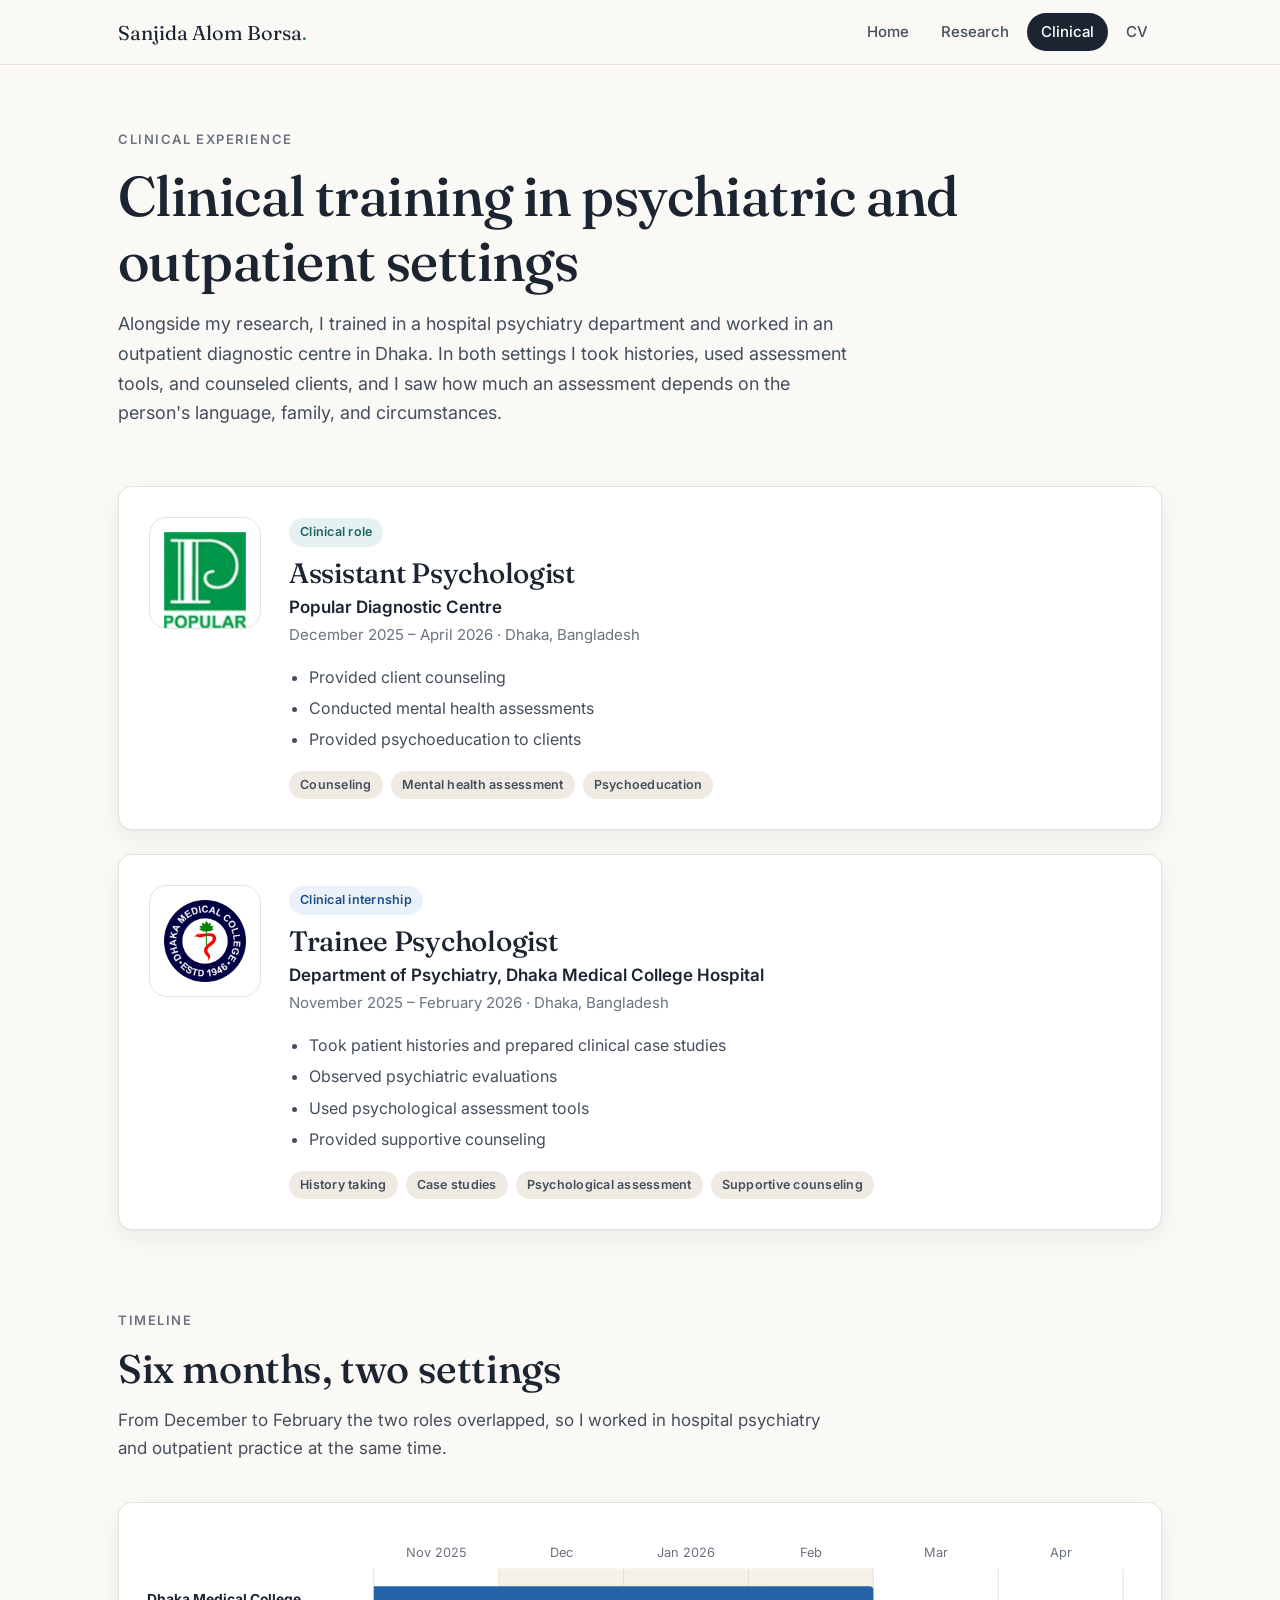
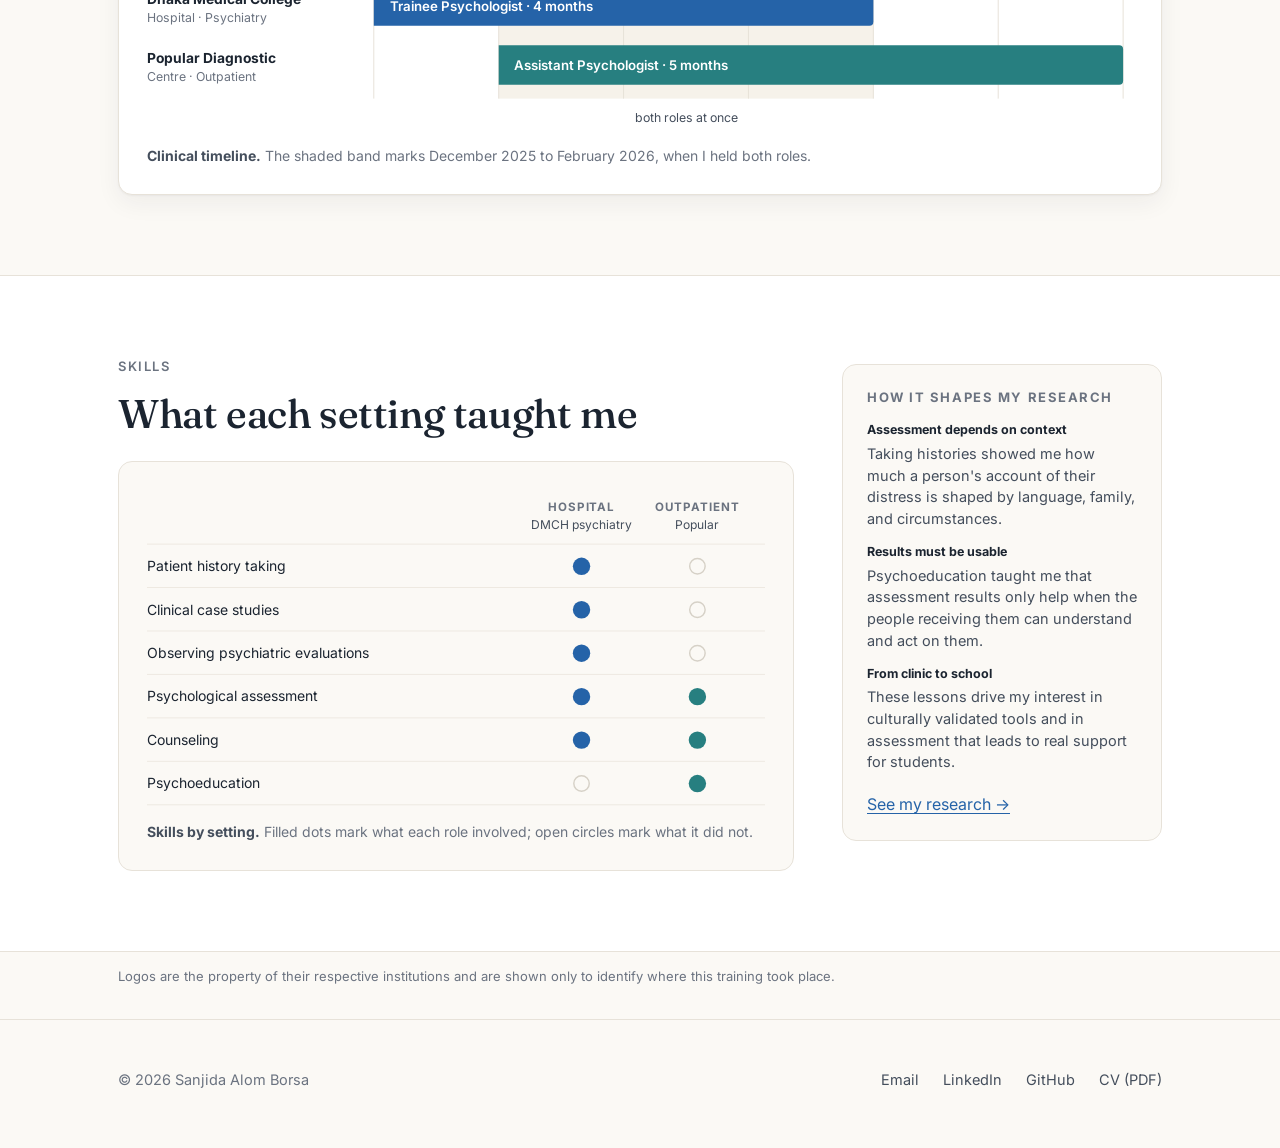
==== clinical.html @ 37a0be8f "Add clinical experience page and institution logos Co-Authored-By: Claude Opus 5.5 <noreply@anthropi" ====
<!DOCTYPE html>
<html lang="en">
<head>
  <meta charset="utf-8">
  <meta name="viewport" content="width=device-width, initial-scale=1">
  <title>Clinical Experience — Sanjida Alom Borsa</title>
  <meta name="description" content="Clinical experience of Sanjida Alom Borsa: trainee psychologist at the Department of Psychiatry, Dhaka Medical College Hospital, and assistant psychologist at Popular Diagnostic Centre.">
  <meta property="og:title" content="Clinical Experience — Sanjida Alom Borsa">
  <meta property="og:type" content="website">
  <meta property="og:url" content="https://sanjidab74-cloud.github.io/clinical.html">
  <link rel="icon" href="data:image/svg+xml,%3Csvg xmlns='http://www.w3.org/2000/svg' viewBox='0 0 64 64'%3E%3Ccircle cx='32' cy='32' r='32' fill='%231b2430'/%3E%3Ctext x='32' y='43' font-family='Georgia' font-size='32' fill='%23fff' text-anchor='middle'%3ES%3C/text%3E%3C/svg%3E">
  <link rel="preconnect" href="https://fonts.googleapis.com">
  <link rel="preconnect" href="https://fonts.gstatic.com" crossorigin>
  <link href="https://fonts.googleapis.com/css2?family=Fraunces:ital,opsz,wght@0,9..144,400;0,9..144,500;1,9..144,400&family=Inter:wght@400;500;600;700&display=swap" rel="stylesheet">
  <link rel="stylesheet" href="style.css">
</head>
<body>

<header class="site-header">
  <div class="wrap">
    <a class="brand" href="index.html">Sanjida <span class="full">Alom </span>Borsa<span class="tick">.</span></a>
    <nav class="nav" aria-label="Main">
      <a href="index.html">Home</a>
      <a href="research.html">Research</a>
      <a href="clinical.html" aria-current="page">Clinical</a>
      <a href="cv.html">CV</a>
    </nav>
  </div>
</header>

<main>
  <section class="page-head">
    <div class="wrap">
      <div class="eyebrow">Clinical experience</div>
      <h1>Clinical training in psychiatric and outpatient settings</h1>
      <p>Alongside my research, I trained in a hospital psychiatry department and worked in an outpatient diagnostic centre in Dhaka. In both settings I took histories, used assessment tools, and counseled clients, and I saw how much an assessment depends on the person's language, family, and circumstances.</p>
    </div>
  </section>

  <div class="wrap">
    <div class="roles">
      <article class="role">
        <div class="role-logo"><img src="images/logos/popular-diagnostic.png" alt="Popular Diagnostic Centre logo" width="178" height="208"></div>
        <div>
          <span class="chip teal">Clinical role</span>
          <h2>Assistant Psychologist</h2>
          <p class="org">Popular Diagnostic Centre</p>
          <p class="meta">December 2025 &ndash; April 2026 &middot; Dhaka, Bangladesh</p>
          <ul>
            <li>Provided client counseling</li>
            <li>Conducted mental health assessments</li>
            <li>Provided psychoeducation to clients</li>
          </ul>
          <div class="tags">
            <span class="chip">Counseling</span><span class="chip">Mental health assessment</span><span class="chip">Psychoeducation</span>
          </div>
        </div>
      </article>

      <article class="role">
        <div class="role-logo"><img src="images/logos/dhaka-medical-college.png" alt="Dhaka Medical College logo" width="240" height="240"></div>
        <div>
          <span class="chip blue">Clinical internship</span>
          <h2>Trainee Psychologist</h2>
          <p class="org">Department of Psychiatry, Dhaka Medical College Hospital</p>
          <p class="meta">November 2025 &ndash; February 2026 &middot; Dhaka, Bangladesh</p>
          <ul>
            <li>Took patient histories and prepared clinical case studies</li>
            <li>Observed psychiatric evaluations</li>
            <li>Used psychological assessment tools</li>
            <li>Provided supportive counseling</li>
          </ul>
          <div class="tags">
            <span class="chip">History taking</span><span class="chip">Case studies</span><span class="chip">Psychological assessment</span><span class="chip">Supportive counseling</span>
          </div>
        </div>
      </article>
    </div>
  </div>

  <section class="section">
    <div class="wrap">
      <div class="section-head">
        <div class="eyebrow">Timeline</div>
        <h2>Six months, two settings</h2>
        <p>From December to February the two roles overlapped, so I worked in hospital psychiatry and outpatient practice at the same time.</p>
      </div>
      <figure class="diagram">
        <div class="scroll">
        <svg viewBox="0 0 1000 205" role="img" aria-label="Timeline: Trainee Psychologist at Dhaka Medical College Hospital from November 2025 to February 2026, and Assistant Psychologist at Popular Diagnostic Centre from December 2025 to April 2026; the roles overlapped from December to February.">
          <rect x="356.7" y="38" width="380" height="132" fill="#f6f2ea"/>
          <g stroke="#e7e2d9">
            <line x1="230" y1="38" x2="230" y2="170"/><line x1="356.7" y1="38" x2="356.7" y2="170"/><line x1="483.3" y1="38" x2="483.3" y2="170"/>
            <line x1="610" y1="38" x2="610" y2="170"/><line x1="736.7" y1="38" x2="736.7" y2="170"/><line x1="863.3" y1="38" x2="863.3" y2="170"/><line x1="990" y1="38" x2="990" y2="170"/>
          </g>
          <g font-size="13" fill="#6b7380" text-anchor="middle">
            <text x="293.3" y="26">Nov 2025</text><text x="420" y="26">Dec</text><text x="546.7" y="26">Jan 2026</text>
            <text x="673.3" y="26">Feb</text><text x="800" y="26">Mar</text><text x="926.7" y="26">Apr</text>
          </g>

          <text x="0" y="74" font-size="14" font-weight="700" fill="#1b2430">Dhaka Medical College</text>
          <text x="0" y="92" font-size="12.5" fill="#6b7380">Hospital &#183; Psychiatry</text>
          <path d="M230 56 h502.7 a4 4 0 0 1 4 4 v32 a4 4 0 0 1 -4 4 h-502.7 z" fill="#2563a8"/>
          <text x="246" y="81" font-size="13.5" font-weight="600" fill="#fff">Trainee Psychologist &#183; 4 months</text>

          <text x="0" y="134" font-size="14" font-weight="700" fill="#1b2430">Popular Diagnostic</text>
          <text x="0" y="152" font-size="12.5" fill="#6b7380">Centre &#183; Outpatient</text>
          <path d="M356.7 116 h629.3 a4 4 0 0 1 4 4 v32 a4 4 0 0 1 -4 4 h-629.3 z" fill="#277f80"/>
          <text x="372.7" y="141" font-size="13.5" font-weight="600" fill="#fff">Assistant Psychologist &#183; 5 months</text>

          <text x="546.7" y="194" font-size="12.5" fill="#444e5c" text-anchor="middle">both roles at once</text>
        </svg>
        </div>
        <figcaption><b>Clinical timeline.</b> The shaded band marks December 2025 to February 2026, when I held both roles.</figcaption>
      </figure>
    </div>
  </section>

  <section class="section alt">
    <div class="wrap">
      <div class="study-grid">
        <div>
          <div class="section-head" style="margin-bottom:24px">
            <div class="eyebrow">Skills</div>
            <h2>What each setting taught me</h2>
          </div>
          <figure class="diagram">
            <svg viewBox="0 0 640 330" role="img" aria-label="Skills by setting. Dhaka Medical College Hospital: patient histories, case studies, observing psychiatric evaluations, psychological assessment, and counseling. Popular Diagnostic Centre: psychological assessment, counseling, and psychoeducation.">
              <g font-size="12" font-weight="700" fill="#6b7380" letter-spacing="1" text-anchor="middle">
                <text x="450" y="22">HOSPITAL</text><text x="570" y="22">OUTPATIENT</text>
              </g>
              <g font-size="12.5" fill="#444e5c" text-anchor="middle">
                <text x="450" y="40">DMCH psychiatry</text><text x="570" y="40">Popular</text>
              </g>
              <g stroke="#eee9e1">
                <line x1="0" y1="56" x2="640" y2="56"/><line x1="0" y1="101" x2="640" y2="101"/><line x1="0" y1="146" x2="640" y2="146"/>
                <line x1="0" y1="191" x2="640" y2="191"/><line x1="0" y1="236" x2="640" y2="236"/><line x1="0" y1="281" x2="640" y2="281"/><line x1="0" y1="326" x2="640" y2="326"/>
              </g>
              <g font-size="14.5" fill="#1b2430">
                <text x="0" y="84">Patient history taking</text>
                <text x="0" y="129">Clinical case studies</text>
                <text x="0" y="174">Observing psychiatric evaluations</text>
                <text x="0" y="219">Psychological assessment</text>
                <text x="0" y="264">Counseling</text>
                <text x="0" y="309">Psychoeducation</text>
              </g>
              <g fill="#2563a8">
                <circle cx="450" cy="79" r="9"/><circle cx="450" cy="124" r="9"/><circle cx="450" cy="169" r="9"/>
                <circle cx="450" cy="214" r="9"/><circle cx="450" cy="259" r="9"/>
              </g>
              <circle cx="450" cy="304" r="8" fill="none" stroke="#d6d1c7" stroke-width="1.5"/>
              <g fill="none" stroke="#d6d1c7" stroke-width="1.5">
                <circle cx="570" cy="79" r="8"/><circle cx="570" cy="124" r="8"/><circle cx="570" cy="169" r="8"/>
              </g>
              <g fill="#277f80">
                <circle cx="570" cy="214" r="9"/><circle cx="570" cy="259" r="9"/><circle cx="570" cy="304" r="9"/>
              </g>
            </svg>
            <figcaption><b>Skills by setting.</b> Filled dots mark what each role involved; open circles mark what it did not.</figcaption>
          </figure>
        </div>

        <aside class="glance" style="margin-top:8px">
          <h4>How it shapes my research</h4>
          <dl>
            <div><dt>Assessment depends on context</dt><dd>Taking histories showed me how much a person's account of their distress is shaped by language, family, and circumstances.</dd></div>
            <div><dt>Results must be usable</dt><dd>Psychoeducation taught me that assessment results only help when the people receiving them can understand and act on them.</dd></div>
            <div><dt>From clinic to school</dt><dd>These lessons drive my interest in culturally validated tools and in assessment that leads to real support for students.</dd></div>
          </dl>
          <p style="margin:18px 0 0"><a href="research.html">See my research &rarr;</a></p>
        </aside>
      </div>
    </div>
  </section>

  <div class="wrap">
    <p class="fine">Logos are the property of their respective institutions and are shown only to identify where this training took place.</p>
  </div>
</main>

<footer class="site-footer" style="margin-top:32px">
  <div class="wrap">
    <span>&copy; 2026 Sanjida Alom Borsa</span>
    <span>
      <a href="mailto:sanjidab74@gmail.com">Email</a>
      <a href="https://bd.linkedin.com/in/sanjida-alom-ba01aa2b1">LinkedIn</a>
      <a href="https://github.com/sanjidab74-cloud">GitHub</a>
      <a href="data/Sanjida_Alom_Borsa_CV.pdf">CV (PDF)</a>
    </span>
  </div>
</footer>

</body>
</html>
---- style.css ----
/* Sanjida Alom Borsa — site styles */

:root {
  --paper: #fbf9f5;
  --surface: #ffffff;
  --ink: #1b2430;
  --ink-2: #444e5c;
  --muted: #6b7380;
  --line: #e7e2d9;
  --accent: #2563a8;
  --accent-ink: #1c4f87;

  /* project identity colors (match the paper figures) */
  --blue: #2563a8;
  --teal: #277f80;
  --ochre: #b8742a;
  --tint-blue: #eaf1f9;
  --tint-teal: #e6f2f1;
  --tint-ochre: #f8efe3;

  --serif: "Fraunces", Georgia, "Times New Roman", serif;
  --sans: "Inter", system-ui, -apple-system, "Segoe UI", Roboto, sans-serif;
  --radius: 14px;
  --shadow: 0 1px 2px rgba(27, 36, 48, .04), 0 8px 24px rgba(27, 36, 48, .06);
}

*, *::before, *::after { box-sizing: border-box; }

html { scroll-behavior: smooth; -webkit-text-size-adjust: 100%; }

body {
  margin: 0;
  background: var(--paper);
  color: var(--ink);
  font: 16px/1.65 var(--sans);
  -webkit-font-smoothing: antialiased;
}

img, svg { max-width: 100%; height: auto; display: block; }

a { color: var(--accent); text-decoration-thickness: 1px; text-underline-offset: 3px; }
a:hover { color: var(--accent-ink); }

h1, h2, h3 { font-family: var(--serif); font-weight: 500; line-height: 1.15; margin: 0; letter-spacing: -.01em; }

p { margin: 0 0 1em; }

.wrap { width: 100%; max-width: 1100px; margin: 0 auto; padding: 0 28px; }

/* ---------- header ---------- */
.site-header {
  position: sticky; top: 0; z-index: 10;
  background: rgba(251, 249, 245, .88);
  backdrop-filter: saturate(1.4) blur(10px);
  border-bottom: 1px solid var(--line);
}
.site-header .wrap { display: flex; align-items: center; justify-content: space-between; height: 64px; gap: 16px; }
.brand { font-family: var(--serif); font-size: 20px; color: var(--ink); text-decoration: none; white-space: nowrap; }
.brand .tick { color: var(--teal); }
.nav { display: flex; gap: 4px; }
.nav a {
  color: var(--ink-2); text-decoration: none; font-size: 15px; font-weight: 500;
  padding: 7px 14px; border-radius: 999px;
}
.nav a:hover { background: #f0ece4; color: var(--ink); }
.nav a[aria-current="page"] { background: var(--ink); color: #fff; }

/* ---------- buttons, chips ---------- */
.btn {
  display: inline-flex; align-items: center; gap: 8px;
  padding: 11px 20px; border-radius: 999px; font-weight: 600; font-size: 15px;
  text-decoration: none; border: 1.5px solid var(--ink); color: var(--ink); background: transparent;
  transition: transform .15s ease, background .15s ease;
}
.btn:hover { transform: translateY(-1px); background: #f0ece4; color: var(--ink); }
.btn.primary { background: var(--ink); color: #fff; }
.btn.primary:hover { background: #2c3a4d; color: #fff; }
.btn-row { display: flex; flex-wrap: wrap; gap: 12px; }

.chip {
  display: inline-block; font-size: 12.5px; font-weight: 600; letter-spacing: .02em;
  padding: 4px 11px; border-radius: 999px; background: #efebe3; color: var(--ink-2);
}
.chip.blue  { background: var(--tint-blue);  color: #1c4f87; }
.chip.teal  { background: var(--tint-teal);  color: #1d6364; }
.chip.ochre { background: var(--tint-ochre); color: #87521a; }

.eyebrow {
  font-size: 13px; font-weight: 600; letter-spacing: .12em; text-transform: uppercase; color: var(--muted);
  margin-bottom: 14px;
}

/* ---------- hero ---------- */
.hero { padding: 72px 0 56px; }
.hero .wrap { display: grid; grid-template-columns: 1.55fr 1fr; gap: 56px; align-items: center; }
.hero h1 { font-size: clamp(40px, 5.4vw, 62px); margin-bottom: 18px; }
.hero .lead {
  font-family: var(--serif); font-size: clamp(20px, 2.2vw, 24px); line-height: 1.45; color: var(--ink-2);
  font-style: italic; font-weight: 400; margin-bottom: 18px;
}
.hero .lead em { font-style: normal; color: var(--ink); background: linear-gradient(transparent 62%, #f6e2c4 62%); }
.hero p { color: var(--ink-2); max-width: 60ch; }
.hero .btn-row { margin-top: 26px; }

.portrait { position: relative; justify-self: center; width: min(340px, 100%); }
.portrait::before {
  content: ""; position: absolute; inset: 18px -18px -18px 18px; border-radius: 50%;
  border: 2px solid var(--teal); opacity: .5;
}
.portrait img { position: relative; width: 100%; aspect-ratio: 1; object-fit: cover; border-radius: 50%; box-shadow: var(--shadow); }

/* ---------- stats ---------- */
.stats { display: grid; grid-template-columns: repeat(4, 1fr); border-top: 1px solid var(--line); border-bottom: 1px solid var(--line); }
.stat { padding: 26px 22px; border-left: 1px solid var(--line); }
.stat:first-child { border-left: 0; padding-left: 0; }
.stat b { display: block; font-family: var(--serif); font-weight: 500; font-size: 40px; line-height: 1; margin-bottom: 8px; }
.stat span { font-size: 14px; color: var(--muted); display: block; line-height: 1.4; }

/* ---------- sections ---------- */
.section { padding: 80px 0; }
.section.alt { background: var(--surface); border-top: 1px solid var(--line); border-bottom: 1px solid var(--line); }
.section-head { max-width: 720px; margin-bottom: 40px; }
.section-head h2 { font-size: clamp(30px, 3.6vw, 40px); margin-bottom: 14px; }
.section-head p { color: var(--ink-2); font-size: 17px; }

figure { margin: 0; }
figcaption { font-size: 14px; color: var(--muted); margin-top: 12px; line-height: 1.5; }
figcaption b { color: var(--ink-2); }

.diagram {
  background: var(--surface); border: 1px solid var(--line); border-radius: var(--radius);
  padding: 28px; box-shadow: var(--shadow);
}
.section.alt .diagram { background: var(--paper); box-shadow: none; }
.diagram svg { width: 100%; color: var(--ink); }
.diagram svg text { font-family: var(--sans); }

/* ---------- project cards (home) ---------- */
.cards { display: grid; grid-template-columns: repeat(3, 1fr); gap: 24px; }
.card {
  display: flex; flex-direction: column; background: var(--surface); border: 1px solid var(--line);
  border-radius: var(--radius); overflow: hidden; text-decoration: none; color: inherit;
  transition: transform .2s ease, box-shadow .2s ease; box-shadow: var(--shadow);
}
.card:hover { transform: translateY(-4px); box-shadow: 0 14px 40px rgba(27, 36, 48, .12); color: inherit; }
.card-media { aspect-ratio: 16 / 10; background: #fff; border-bottom: 1px solid var(--line); display: grid; place-items: center; overflow: hidden; }
.card-media img { width: 100%; height: 100%; object-fit: contain; padding: 14px; }
.card-media.number { background: var(--tint-ochre); flex-direction: column; text-align: center; }
.card-media.number b { font-family: var(--serif); font-weight: 500; font-size: 64px; line-height: 1; color: #87521a; }
.card-media.number span { font-size: 14px; color: var(--ink-2); margin-top: 8px; display: block; }
.card-body { padding: 22px 24px 26px; display: flex; flex-direction: column; gap: 10px; flex: 1; }
.card h3 { font-size: 21px; }
.card p { color: var(--ink-2); font-size: 15px; margin: 0; flex: 1; }
.card .more { font-weight: 600; font-size: 15px; color: var(--accent); }
.card .more::after { content: " \2192"; }

/* ---------- agenda ---------- */
.agenda { display: grid; grid-template-columns: 1fr 1fr; gap: 24px; }
.question {
  padding: 30px; border-radius: var(--radius); background: var(--ink); color: #fff;
}
.question:nth-child(2) { background: var(--teal); }
.question .num { font-family: var(--serif); font-size: 15px; opacity: .7; margin-bottom: 12px; display: block; }
.question h3 { font-size: 24px; line-height: 1.3; font-weight: 400; }
.interests { display: flex; flex-wrap: wrap; gap: 10px; margin-top: 28px; }
.interests .chip { font-size: 14px; padding: 7px 14px; background: var(--surface); border: 1px solid var(--line); }

/* ---------- research page ---------- */
.page-head { padding: 64px 0 40px; }
.page-head h1 { font-size: clamp(40px, 5vw, 56px); margin-bottom: 16px; }
.page-head p { font-size: 18px; color: var(--ink-2); max-width: 68ch; }
.jump { display: flex; flex-wrap: wrap; gap: 10px; margin-top: 26px; }
.jump a {
  display: inline-flex; align-items: center; gap: 10px; text-decoration: none; color: var(--ink);
  border: 1px solid var(--line); background: var(--surface); padding: 9px 16px; border-radius: 999px; font-size: 14.5px; font-weight: 500;
}
.jump a:hover { border-color: var(--ink); color: var(--ink); }
.dot { width: 10px; height: 10px; border-radius: 50%; display: inline-block; flex: none; }
.dot.blue { background: var(--blue); } .dot.teal { background: var(--teal); } .dot.ochre { background: var(--ochre); }

.study { padding: 72px 0; border-top: 1px solid var(--line); scroll-margin-top: 64px; }
.study:nth-of-type(even) { background: var(--surface); }
.study-head { display: grid; grid-template-columns: 96px 1fr; gap: 24px; margin-bottom: 40px; }
.study-num { font-family: var(--serif); font-size: 64px; line-height: .9; color: var(--line); }
.study.blue  .study-num { color: var(--blue); }
.study.teal  .study-num { color: var(--teal); }
.study.ochre .study-num { color: var(--ochre); }
.study-head h2 { font-size: clamp(26px, 3.2vw, 36px); margin: 12px 0 12px; max-width: 26ch; }
.study-head h2.long { max-width: 34ch; }
.authors { color: var(--ink-2); margin: 0; }
.authors strong { color: var(--ink); }
.venue { color: var(--muted); font-size: 15px; margin: 2px 0 0; }

.study-grid { display: grid; grid-template-columns: 1fr 320px; gap: 48px; align-items: start; }
.story h3 { font-family: var(--sans); font-size: 13px; font-weight: 700; letter-spacing: .12em; text-transform: uppercase; color: var(--muted); margin: 28px 0 8px; }
.story h3:first-child { margin-top: 0; }
.story p { color: var(--ink-2); }
.story p strong { color: var(--ink); }

.glance { position: sticky; top: 88px; border: 1px solid var(--line); border-radius: var(--radius); background: var(--paper); padding: 22px 24px; }
.study:nth-of-type(odd) .glance { background: var(--surface); }
.glance h4 { margin: 0 0 12px; font-size: 13px; letter-spacing: .12em; text-transform: uppercase; color: var(--muted); }
.glance dl { margin: 0; display: grid; gap: 12px; }
.glance dt { font-size: 12.5px; font-weight: 700; color: var(--ink); }
.glance dd { margin: 2px 0 0; font-size: 14.5px; color: var(--ink-2); line-height: 1.5; }

.numbers { display: grid; grid-template-columns: repeat(4, 1fr); gap: 16px; margin: 44px 0; }
.number { border-radius: var(--radius); padding: 20px 20px 18px; background: var(--paper); border: 1px solid var(--line); }
.study:nth-of-type(odd) .number { background: var(--surface); }
.number b { display: block; font-family: var(--serif); font-weight: 500; font-size: 34px; line-height: 1.05; margin-bottom: 8px; }
.study.blue  .number b { color: #1c4f87; }
.study.teal  .number b { color: #1d6364; }
.study.ochre .number b { color: #87521a; }
.number span { font-size: 13.5px; color: var(--ink-2); line-height: 1.45; display: block; }

.figs { display: grid; grid-template-columns: 1fr 1fr; gap: 24px; margin-top: 24px; }
.figs .wide { grid-column: 1 / -1; }
.fig { background: #fff; border: 1px solid var(--line); border-radius: var(--radius); padding: 20px; }
.fig img { margin: 0 auto; }

details.abstract { margin-top: 28px; border: 1px solid var(--line); border-radius: var(--radius); background: var(--surface); }
.study:nth-of-type(even) details.abstract { background: var(--paper); }
details.abstract summary { cursor: pointer; padding: 16px 22px; font-weight: 600; list-style: none; display: flex; justify-content: space-between; }
details.abstract summary::-webkit-details-marker { display: none; }
details.abstract summary::after { content: "+"; font-size: 20px; line-height: 1; color: var(--muted); }
details.abstract[open] summary::after { content: "\2212"; }
details.abstract .body { padding: 0 22px 10px; color: var(--ink-2); font-size: 15px; }

/* ---------- CV page ---------- */
.cv-section { display: grid; grid-template-columns: 220px 1fr; gap: 32px; padding: 40px 0; border-top: 1px solid var(--line); }
.cv-section > h2 { font-size: 24px; position: sticky; top: 88px; align-self: start; }
.entry { margin-bottom: 26px; }
.entry:last-child { margin-bottom: 0; }
.entry-top { display: flex; justify-content: space-between; gap: 16px; align-items: baseline; flex-wrap: wrap; }
.entry h3 { font-family: var(--sans); font-size: 17px; font-weight: 600; letter-spacing: 0; }
.when { font-size: 14px; color: var(--muted); white-space: nowrap; font-variant-numeric: tabular-nums; }
.where { color: var(--ink-2); margin: 2px 0 6px; }
.entry ul { margin: 6px 0 0; padding-left: 20px; color: var(--ink-2); }
.entry li { margin: 3px 0; }
.pub { padding-left: 16px; border-left: 3px solid var(--line); }
.pub.blue { border-color: var(--blue); } .pub.teal { border-color: var(--teal); } .pub.ochre { border-color: var(--ochre); }
.skills { display: grid; grid-template-columns: 1fr 1fr; gap: 20px 32px; }
.skills h3 { font-family: var(--sans); font-size: 15px; font-weight: 600; margin-bottom: 4px; }
.skills p { color: var(--ink-2); font-size: 15px; margin: 0; }

/* ---------- footer ---------- */
.site-footer { padding: 48px 0 56px; border-top: 1px solid var(--line); color: var(--muted); font-size: 14.5px; }
.site-footer .wrap { display: flex; justify-content: space-between; gap: 20px; flex-wrap: wrap; }
.site-footer a { color: var(--ink-2); text-decoration: none; margin-left: 20px; }
.site-footer a:first-child { margin-left: 0; }
.site-footer a:hover { color: var(--ink); }

/* ---------- responsive ---------- */
@media (max-width: 900px) {
  .hero .wrap { grid-template-columns: 1fr; gap: 40px; }
  .portrait { width: 220px; order: -1; justify-self: start; }
  .cards { grid-template-columns: 1fr; }
  .agenda { grid-template-columns: 1fr; }
  .study-grid { grid-template-columns: 1fr; gap: 28px; }
  .glance { position: static; }
  .numbers { grid-template-columns: 1fr 1fr; }
  .stats { grid-template-columns: 1fr 1fr; }
  .stat:nth-child(3) { border-left: 0; padding-left: 0; }
  .stat:nth-child(n+3) { border-top: 1px solid var(--line); }
  .cv-section { grid-template-columns: 1fr; gap: 16px; }
  .cv-section > h2 { position: static; }
}

@media (max-width: 640px) {
  .wrap { padding: 0 18px; }
  .brand { font-size: 17px; }
  .nav a { padding: 6px 10px; font-size: 14px; }
  .hero { padding: 40px 0 36px; }
  .section { padding: 56px 0; }
  .study { padding: 52px 0; }
  .study-head { grid-template-columns: 1fr; gap: 4px; }
  .study-num { font-size: 44px; }
  .figs { grid-template-columns: 1fr; }
  .diagram { padding: 16px; }
  .skills { grid-template-columns: 1fr; }
  .site-footer a { margin: 0 16px 0 0; }
}

@media (max-width: 420px) {
  .brand .full { display: none; }
}

/* wide diagrams scroll sideways on small screens instead of shrinking text */
.scroll { overflow-x: auto; -webkit-overflow-scrolling: touch; }
.scroll svg { min-width: 720px; }
.legend { display: flex; gap: 18px; font-size: 14px; color: var(--ink-2); margin-bottom: 12px; }
.legend i { display: inline-block; width: 12px; height: 12px; border-radius: 3px; margin-right: 6px; vertical-align: -1px; }

.figs { align-items: start; }
.fig.wide img { max-width: 860px; }
.diagram.narrow svg { max-width: 720px; margin: 0 auto; }

.card-media.svg svg { width: 100%; height: 100%; }

/* ---------- clinical page & logos ---------- */
.roles { display: grid; gap: 24px; }
.role {
  display: grid; grid-template-columns: 112px 1fr; gap: 28px; align-items: start;
  background: var(--surface); border: 1px solid var(--line); border-radius: var(--radius);
  padding: 30px; box-shadow: var(--shadow);
}
.role-logo {
  width: 112px; height: 112px; border-radius: 18px; background: #fff; border: 1px solid var(--line);
  display: grid; place-items: center; padding: 14px;
}
.role-logo img { max-width: 100%; max-height: 100%; object-fit: contain; }
.role h2 { font-size: 28px; margin: 10px 0 4px; }
.role .org { font-size: 17px; font-weight: 600; color: var(--ink); margin: 0; }
.role .meta { color: var(--muted); font-size: 15px; margin: 2px 0 16px; }
.role ul { margin: 0; padding-left: 20px; color: var(--ink-2); }
.role li { margin: 5px 0; }
.role .tags { display: flex; flex-wrap: wrap; gap: 8px; margin-top: 18px; }

.logo-strip { display: flex; flex-wrap: wrap; align-items: center; gap: 18px 36px; padding: 28px 0 8px; }
.logo-strip .label { font-size: 13px; font-weight: 600; letter-spacing: .12em; text-transform: uppercase; color: var(--muted); }
.logo-item { display: flex; align-items: center; gap: 12px; text-decoration: none; color: var(--ink-2); font-size: 14.5px; line-height: 1.3; }
.logo-item:hover { color: var(--ink); }
.logo-item img { height: 46px; width: auto; }

.entry.with-logo { display: grid; grid-template-columns: 52px 1fr; gap: 18px; align-items: start; }
.entry-logo { width: 52px; height: 52px; display: grid; place-items: center; }
.entry-logo img { max-width: 100%; max-height: 100%; object-fit: contain; }

.fine { font-size: 13px; color: var(--muted); margin-top: 14px; }

@media (max-width: 640px) {
  .role { grid-template-columns: 1fr; gap: 16px; padding: 22px; }
  .role-logo { width: 84px; height: 84px; }
  .entry.with-logo { grid-template-columns: 40px 1fr; gap: 12px; }
  .entry-logo { width: 40px; height: 40px; }
}
.logo-item small { color: var(--muted); font-size: 13px; }
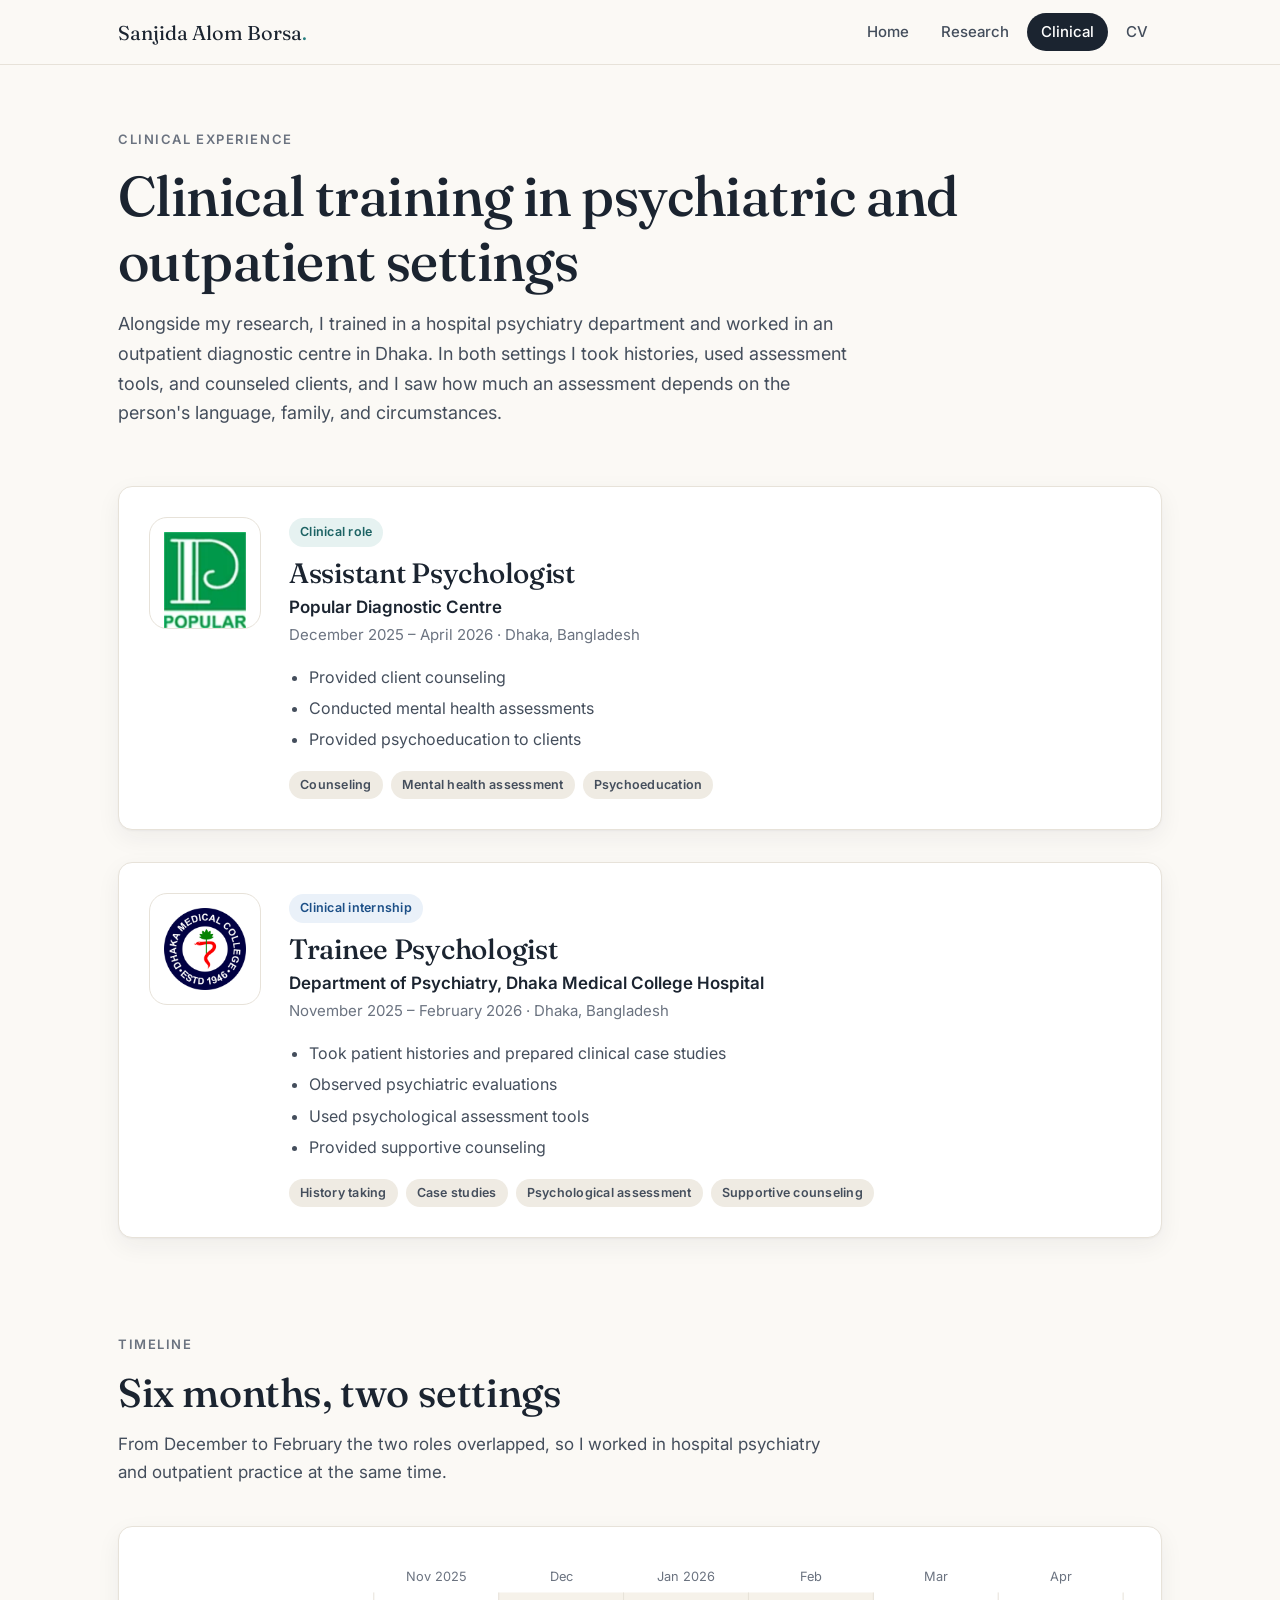
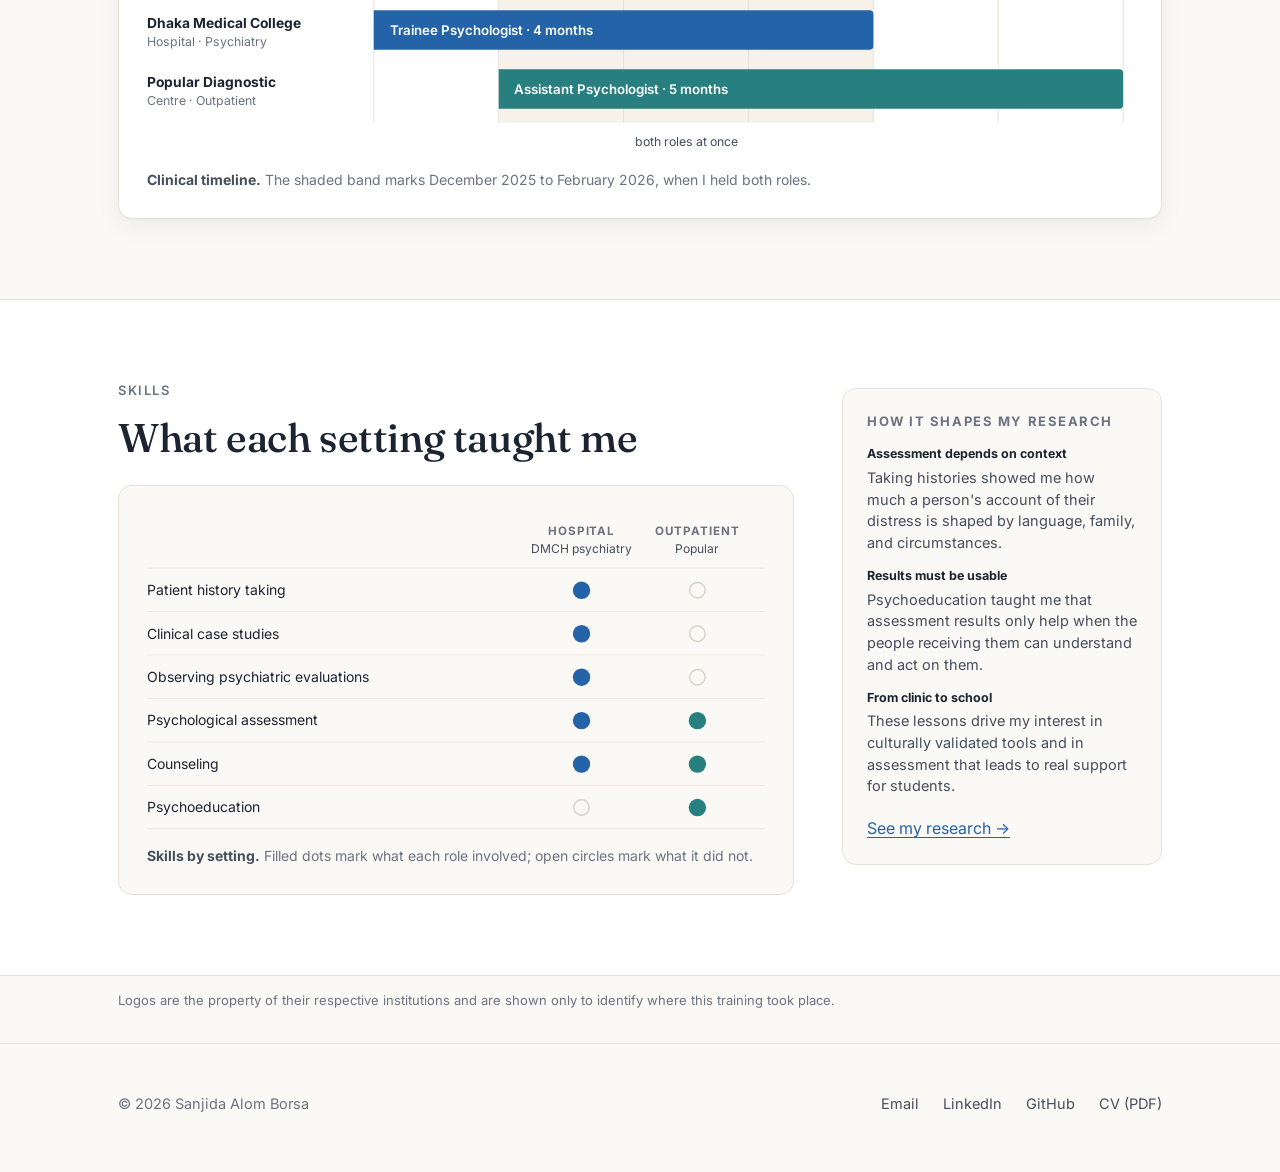
==== commit bc3a5423: "Bust stylesheet cache and widen gap between clinical role cards Co-Authored-By: Claude Opus 5.5 <nor" ====
--- a/clinical.html
+++ b/clinical.html
@@ -12,7 +12,7 @@
   <link rel="preconnect" href="https://fonts.googleapis.com">
   <link rel="preconnect" href="https://fonts.gstatic.com" crossorigin>
   <link href="https://fonts.googleapis.com/css2?family=Fraunces:ital,opsz,wght@0,9..144,400;0,9..144,500;1,9..144,400&family=Inter:wght@400;500;600;700&display=swap" rel="stylesheet">
-  <link rel="stylesheet" href="style.css">
+  <link rel="stylesheet" href="style.css?v=3">
 </head>
 <body>
 
--- a/style.css
+++ b/style.css
@@ -298,7 +298,7 @@
 .card-media.svg svg { width: 100%; height: 100%; }
 
 /* ---------- clinical page & logos ---------- */
-.roles { display: grid; gap: 24px; }
+.roles { display: grid; gap: 32px; margin-bottom: 16px; }
 .role {
   display: grid; grid-template-columns: 112px 1fr; gap: 28px; align-items: start;
   background: var(--surface); border: 1px solid var(--line); border-radius: var(--radius);
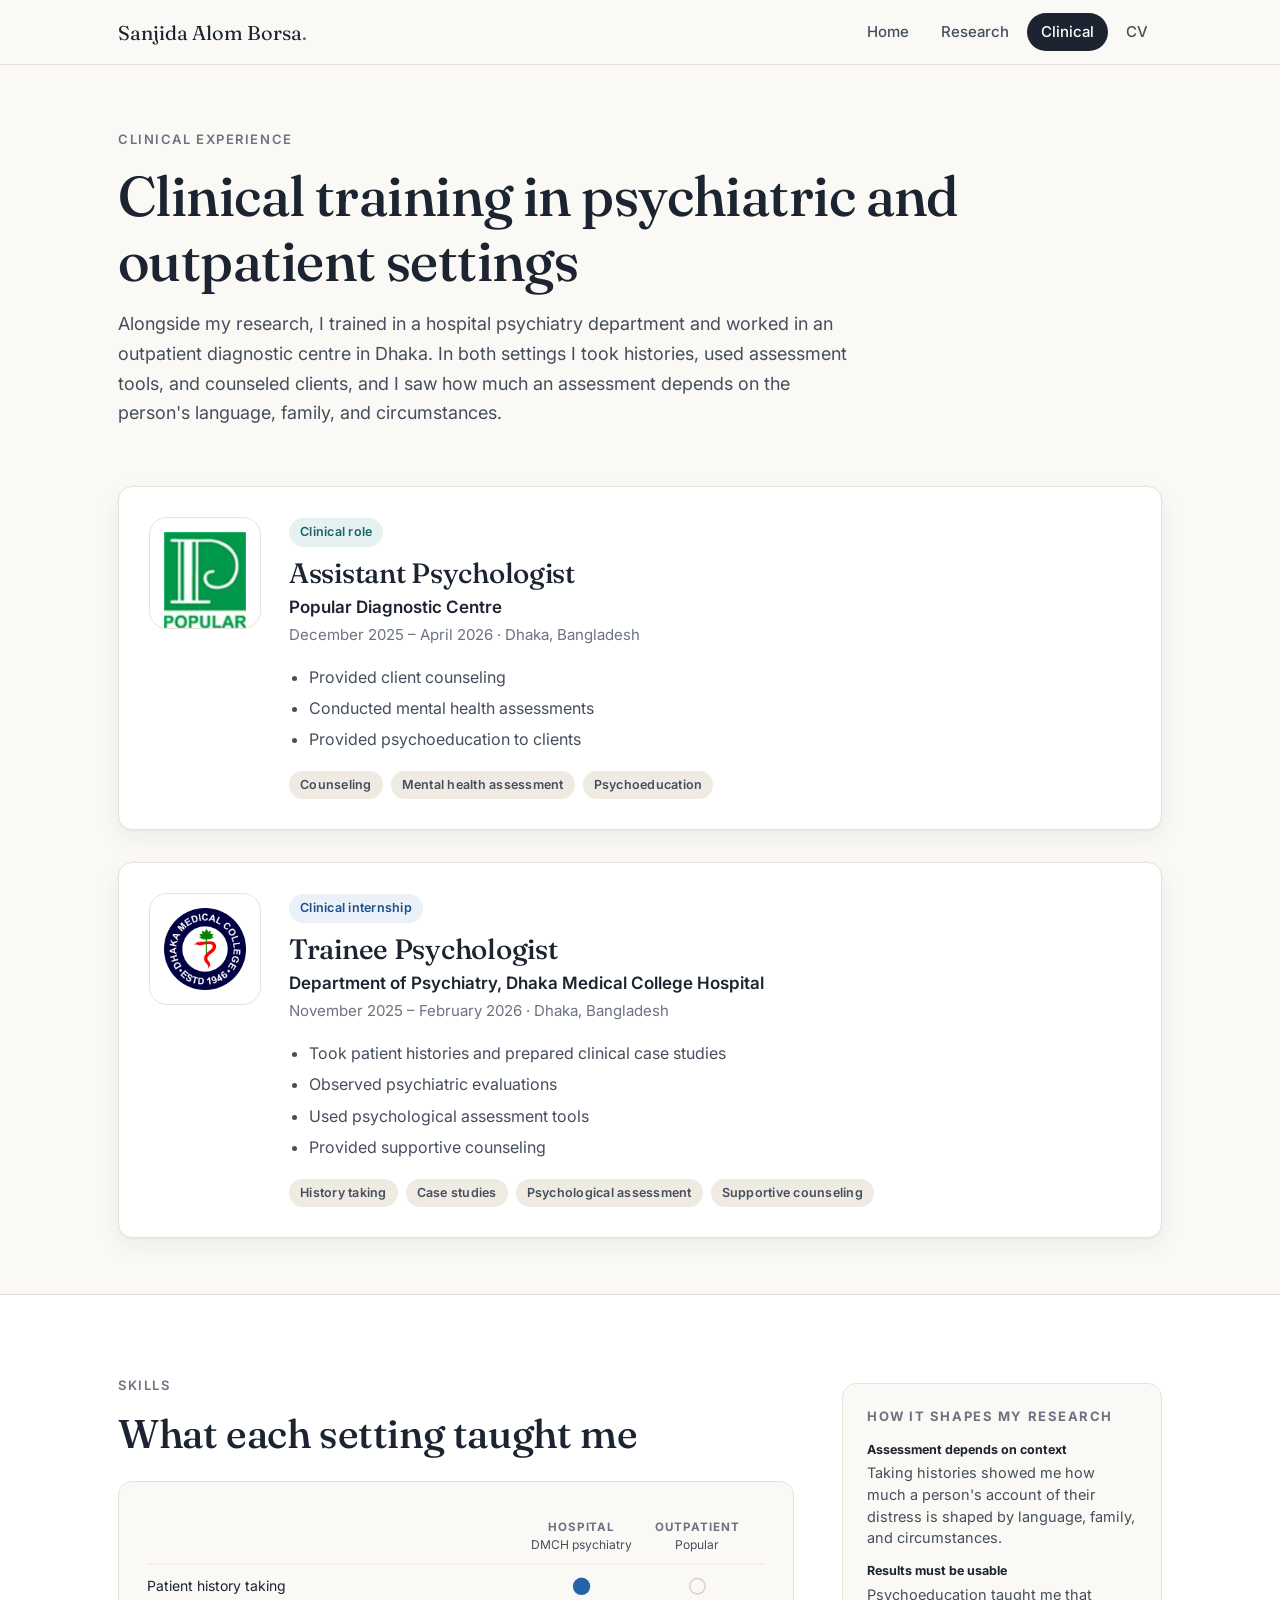
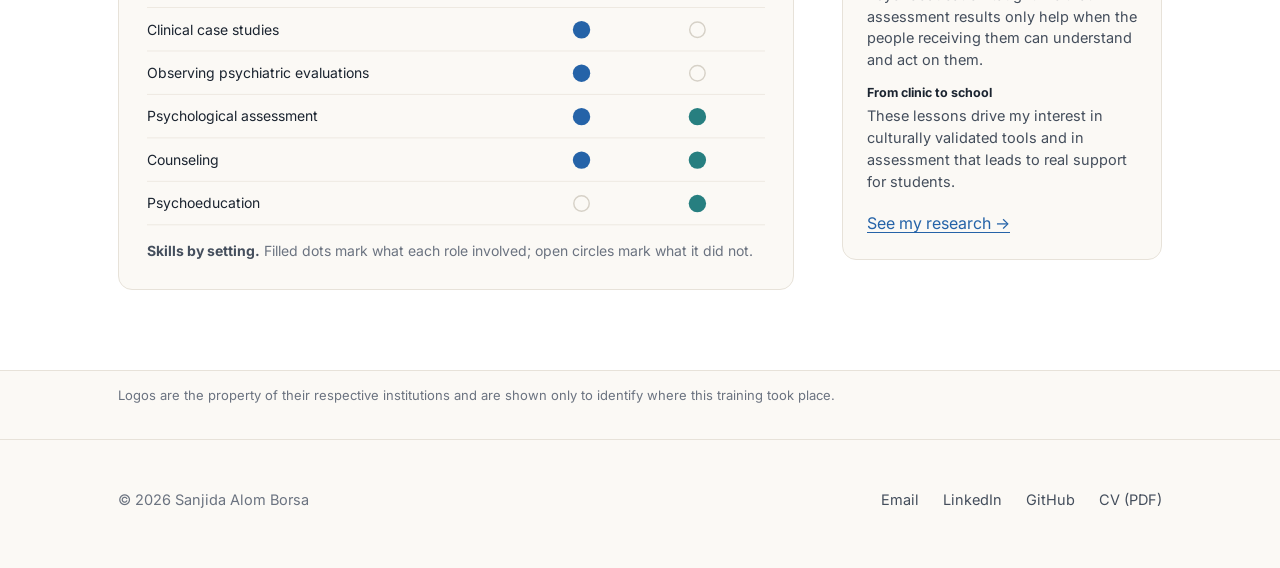
==== commit 5ce9896c: "Remove clinical timeline diagram Co-Authored-By: Claude Opus 5.5 <noreply@anthropic.com>" ====
--- a/clinical.html
+++ b/clinical.html
@@ -12,7 +12,7 @@
   <link rel="preconnect" href="https://fonts.googleapis.com">
   <link rel="preconnect" href="https://fonts.gstatic.com" crossorigin>
   <link href="https://fonts.googleapis.com/css2?family=Fraunces:ital,opsz,wght@0,9..144,400;0,9..144,500;1,9..144,400&family=Inter:wght@400;500;600;700&display=swap" rel="stylesheet">
-  <link rel="stylesheet" href="style.css?v=3">
+  <link rel="stylesheet" href="style.css?v=4">
 </head>
 <body>
 
@@ -78,45 +78,8 @@
     </div>
   </div>
 
-  <section class="section">
-    <div class="wrap">
-      <div class="section-head">
-        <div class="eyebrow">Timeline</div>
-        <h2>Six months, two settings</h2>
-        <p>From December to February the two roles overlapped, so I worked in hospital psychiatry and outpatient practice at the same time.</p>
-      </div>
-      <figure class="diagram">
-        <div class="scroll">
-        <svg viewBox="0 0 1000 205" role="img" aria-label="Timeline: Trainee Psychologist at Dhaka Medical College Hospital from November 2025 to February 2026, and Assistant Psychologist at Popular Diagnostic Centre from December 2025 to April 2026; the roles overlapped from December to February.">
-          <rect x="356.7" y="38" width="380" height="132" fill="#f6f2ea"/>
-          <g stroke="#e7e2d9">
-            <line x1="230" y1="38" x2="230" y2="170"/><line x1="356.7" y1="38" x2="356.7" y2="170"/><line x1="483.3" y1="38" x2="483.3" y2="170"/>
-            <line x1="610" y1="38" x2="610" y2="170"/><line x1="736.7" y1="38" x2="736.7" y2="170"/><line x1="863.3" y1="38" x2="863.3" y2="170"/><line x1="990" y1="38" x2="990" y2="170"/>
-          </g>
-          <g font-size="13" fill="#6b7380" text-anchor="middle">
-            <text x="293.3" y="26">Nov 2025</text><text x="420" y="26">Dec</text><text x="546.7" y="26">Jan 2026</text>
-            <text x="673.3" y="26">Feb</text><text x="800" y="26">Mar</text><text x="926.7" y="26">Apr</text>
-          </g>
 
-          <text x="0" y="74" font-size="14" font-weight="700" fill="#1b2430">Dhaka Medical College</text>
-          <text x="0" y="92" font-size="12.5" fill="#6b7380">Hospital &#183; Psychiatry</text>
-          <path d="M230 56 h502.7 a4 4 0 0 1 4 4 v32 a4 4 0 0 1 -4 4 h-502.7 z" fill="#2563a8"/>
-          <text x="246" y="81" font-size="13.5" font-weight="600" fill="#fff">Trainee Psychologist &#183; 4 months</text>
-
-          <text x="0" y="134" font-size="14" font-weight="700" fill="#1b2430">Popular Diagnostic</text>
-          <text x="0" y="152" font-size="12.5" fill="#6b7380">Centre &#183; Outpatient</text>
-          <path d="M356.7 116 h629.3 a4 4 0 0 1 4 4 v32 a4 4 0 0 1 -4 4 h-629.3 z" fill="#277f80"/>
-          <text x="372.7" y="141" font-size="13.5" font-weight="600" fill="#fff">Assistant Psychologist &#183; 5 months</text>
-
-          <text x="546.7" y="194" font-size="12.5" fill="#444e5c" text-anchor="middle">both roles at once</text>
-        </svg>
-        </div>
-        <figcaption><b>Clinical timeline.</b> The shaded band marks December 2025 to February 2026, when I held both roles.</figcaption>
-      </figure>
-    </div>
-  </section>
-
-  <section class="section alt">
+  <section class="section alt" style="margin-top:56px">
     <div class="wrap">
       <div class="study-grid">
         <div>
--- a/style.css
+++ b/style.css
@@ -308,7 +308,7 @@
   width: 112px; height: 112px; border-radius: 18px; background: #fff; border: 1px solid var(--line);
   display: grid; place-items: center; padding: 14px;
 }
-.role-logo img { max-width: 100%; max-height: 100%; object-fit: contain; }
+.role-logo img { width: 100%; height: 100%; object-fit: contain; }
 .role h2 { font-size: 28px; margin: 10px 0 4px; }
 .role .org { font-size: 17px; font-weight: 600; color: var(--ink); margin: 0; }
 .role .meta { color: var(--muted); font-size: 15px; margin: 2px 0 16px; }
